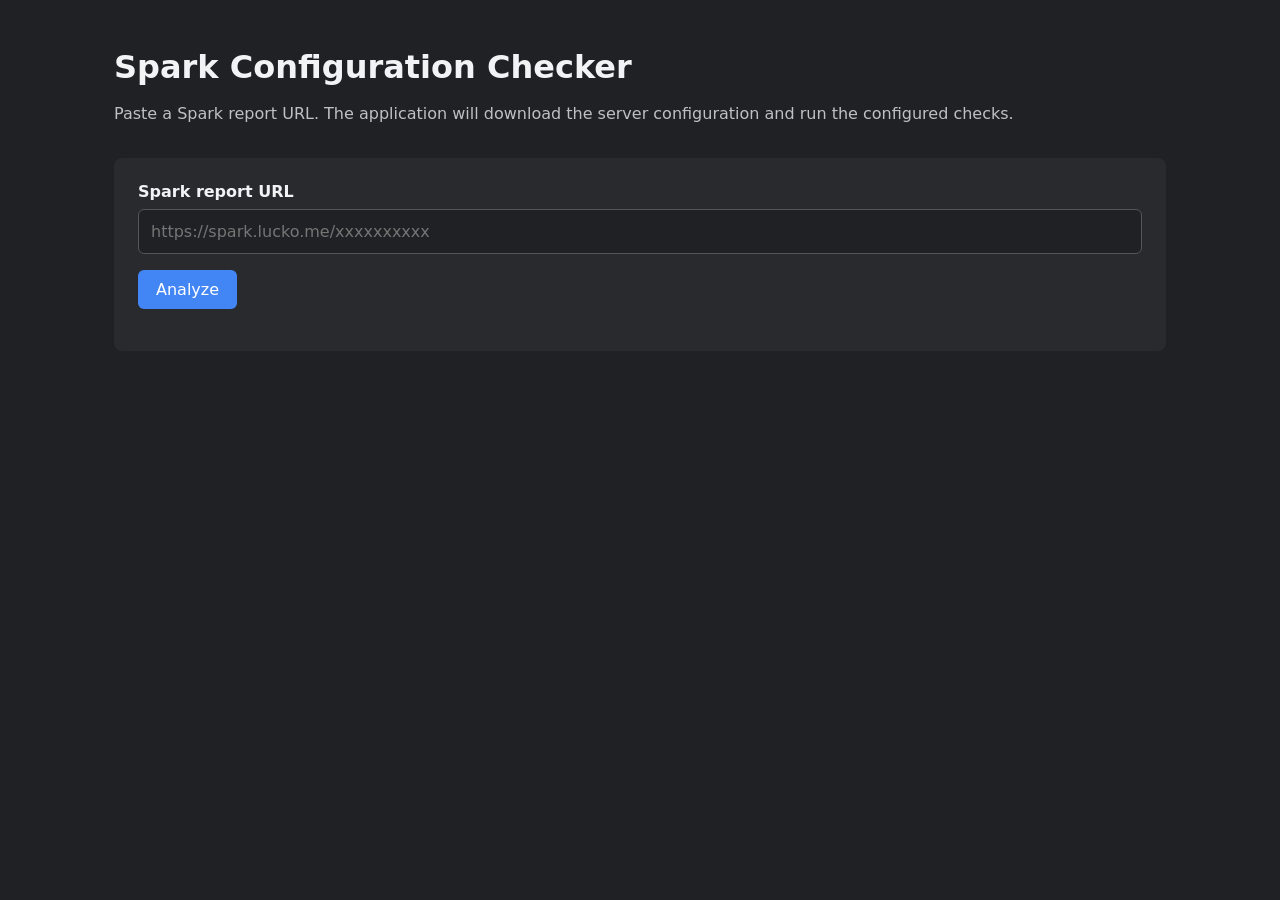
==== index.html @ 7e2a75a7 "Create index.html" ====
<!DOCTYPE html>
<html lang="en">
<head>
    <meta charset="UTF-8">
    <meta
        http-equiv="Content-Security-Policy"
        content="
            default-src 'self';
            connect-src 'self' https://spark.lucko.me;
            script-src 'self';
            style-src 'self' 'unsafe-inline';
            img-src 'self' data:;
            object-src 'none';
            base-uri 'self';
            form-action 'self';
        "
    >
    <meta name="viewport" content="width=device-width, initial-scale=1">

    <title>Spark Configuration Checker</title>

    <style>
        * {
            box-sizing: border-box;
        }

        body {
            margin: 0;
            font-family: system-ui, sans-serif;
            background: #202124;
            color: #f1f3f4;
        }

        main {
            max-width: 1100px;
            margin: 48px auto;
            padding: 0 24px;
        }

        h1 {
            margin: 0 0 8px;
            font-size: 2rem;
        }

        p {
            color: #bdc1c6;
            line-height: 1.5;
        }

        .card {
            margin-top: 32px;
            background: #292a2d;
            border-radius: 8px;
            padding: 24px;
        }

        label {
            display: block;
            margin-bottom: 8px;
            font-weight: 600;
        }

        input {
            width: 100%;
            padding: 12px;
            border-radius: 6px;
            border: 1px solid #555;
            background: #202124;
            color: white;
            font: inherit;
        }

        button {
            margin-top: 16px;
            padding: 10px 18px;
            border: none;
            border-radius: 6px;
            background: #4285f4;
            color: white;
            cursor: pointer;
            font: inherit;
        }

        button:hover {
            background: #5a95f5;
        }

        #status {
            margin-top: 18px;
            color: #bdc1c6;
        }

        #results {
            margin-top: 32px;
        }
    </style>
</head>

<body>

<main>

    <h1>Spark Configuration Checker</h1>

    <p>
        Paste a Spark report URL. The application will download the server
        configuration and run the configured checks.
    </p>

    <div class="card">

        <label for="spark-url">
            Spark report URL
        </label>

        <input
            id="spark-url"
            type="url"
            placeholder="https://spark.lucko.me/xxxxxxxxxx"
            spellcheck="false"
            autocomplete="off"
        >

        <button id="analyze">
            Analyze
        </button>

        <div id="status"></div>

    </div>

    <div id="results"></div>

</main>

<script src="app.js"></script>

</body>
</html>
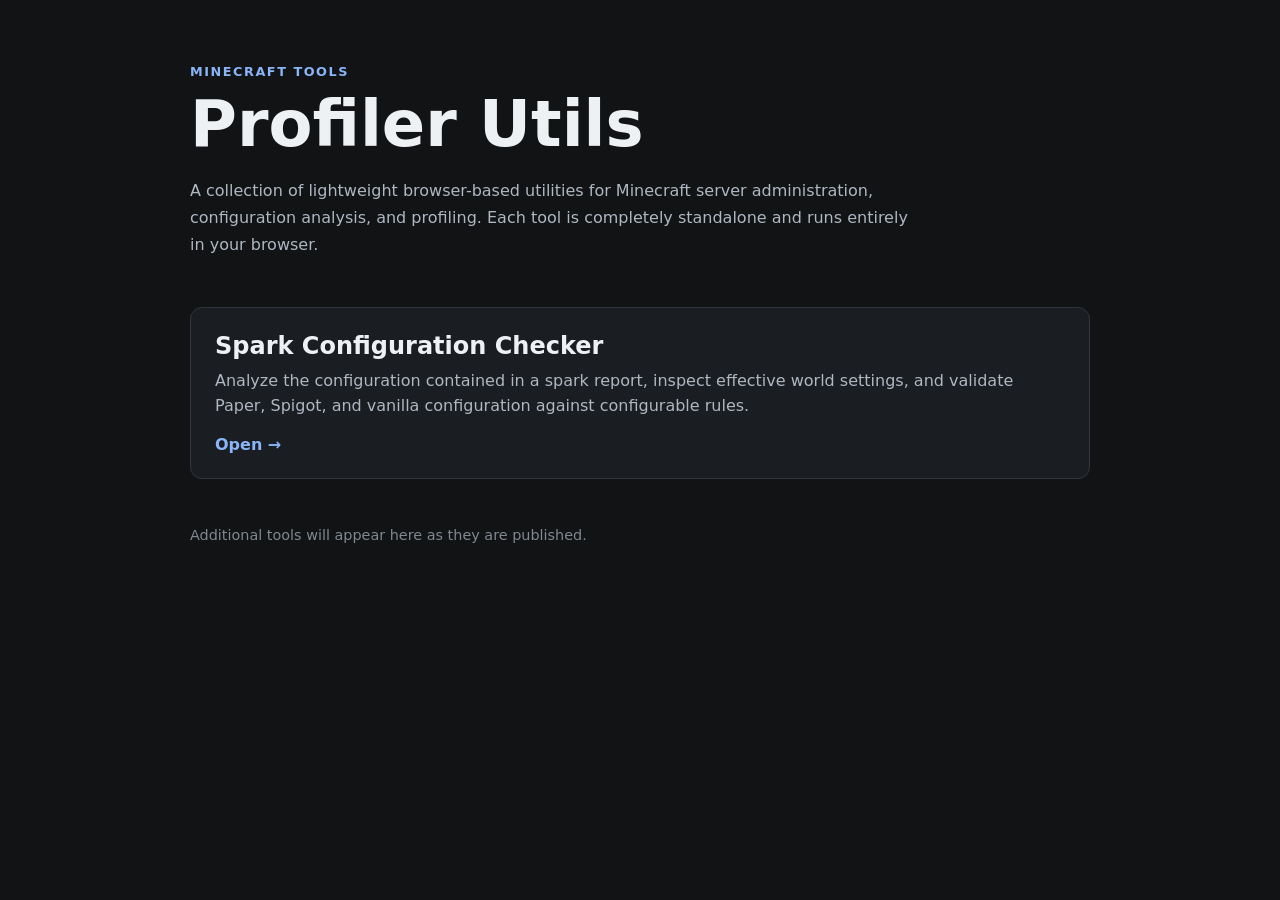
==== commit b053e269: "First serious release" ====
--- a/index.html
+++ b/index.html
@@ -1,139 +1,144 @@
-<!DOCTYPE html>
+<!doctype html>
+
 <html lang="en">
 <head>
-    <meta charset="UTF-8">
-    <meta
-        http-equiv="Content-Security-Policy"
-        content="
-            default-src 'self';
-            connect-src 'self' https://spark.lucko.me;
-            script-src 'self';
-            style-src 'self' 'unsafe-inline';
-            img-src 'self' data:;
-            object-src 'none';
-            base-uri 'self';
-            form-action 'self';
-        "
-    >
+    <meta charset="utf-8">
     <meta name="viewport" content="width=device-width, initial-scale=1">
 
-    <title>Spark Configuration Checker</title>
 
-    <style>
-        * {
-            box-sizing: border-box;
-        }
+<title>Profiler Utils</title>
 
-        body {
-            margin: 0;
-            font-family: system-ui, sans-serif;
-            background: #202124;
-            color: #f1f3f4;
-        }
+<meta
+    name="description"
+    content="A collection of browser-based Minecraft server utilities."
+>
 
-        main {
-            max-width: 1100px;
-            margin: 48px auto;
-            padding: 0 24px;
-        }
+<style>
+    :root {
+        color-scheme: dark;
+        font-family: Inter, system-ui, sans-serif;
+        background: #111315;
+        color: #eef1f4;
+    }
 
-        h1 {
-            margin: 0 0 8px;
-            font-size: 2rem;
-        }
+    * {
+        box-sizing: border-box;
+    }
 
-        p {
-            color: #bdc1c6;
-            line-height: 1.5;
-        }
+    body {
+        margin: 0;
+        background: #111315;
+    }
 
-        .card {
-            margin-top: 32px;
-            background: #292a2d;
-            border-radius: 8px;
-            padding: 24px;
-        }
+    main {
+        width: min(900px, calc(100% - 32px));
+        margin: 0 auto;
+        padding: 64px 0;
+    }
 
-        label {
-            display: block;
-            margin-bottom: 8px;
-            font-weight: 600;
-        }
+    .eyebrow {
+        color: #8ab4f8;
+        text-transform: uppercase;
+        letter-spacing: .12em;
+        font-size: .8rem;
+        font-weight: 700;
+        margin: 0 0 .5rem;
+    }
 
-        input {
-            width: 100%;
-            padding: 12px;
-            border-radius: 6px;
-            border: 1px solid #555;
-            background: #202124;
-            color: white;
-            font: inherit;
-        }
+    h1 {
+        margin: 0;
+        font-size: clamp(2.5rem, 6vw, 4rem);
+    }
 
-        button {
-            margin-top: 16px;
-            padding: 10px 18px;
-            border: none;
-            border-radius: 6px;
-            background: #4285f4;
-            color: white;
-            cursor: pointer;
-            font: inherit;
-        }
+    .subtitle {
+        margin: 1rem 0 3rem;
+        color: #aeb7c2;
+        line-height: 1.7;
+        max-width: 720px;
+    }
 
-        button:hover {
-            background: #5a95f5;
-        }
+    .projects {
+        display: grid;
+        gap: 20px;
+    }
 
-        #status {
-            margin-top: 18px;
-            color: #bdc1c6;
-        }
+    .card {
+        display: block;
+        text-decoration: none;
+        color: inherit;
 
-        #results {
-            margin-top: 32px;
-        }
-    </style>
+        padding: 24px;
+        border: 1px solid #2f363d;
+        border-radius: 12px;
+        background: #1a1d21;
+
+        transition: border-color .15s ease, transform .15s ease;
+    }
+
+    .card:hover {
+        border-color: #6c9fe8;
+        transform: translateY(-2px);
+    }
+
+    .card h2 {
+        margin: 0 0 .5rem;
+    }
+
+    .card p {
+        margin: 0;
+        color: #aeb7c2;
+        line-height: 1.6;
+    }
+
+    .status {
+        margin-top: 1rem;
+        color: #8ab4f8;
+        font-weight: 600;
+    }
+
+    footer {
+        margin-top: 48px;
+        color: #808892;
+        font-size: .9rem;
+    }
+</style>
+
 </head>
-
 <body>
 
 <main>
 
-    <h1>Spark Configuration Checker</h1>
+<p class="eyebrow">Minecraft Tools</p>
 
-    <p>
-        Paste a Spark report URL. The application will download the server
-        configuration and run the configured checks.
-    </p>
+<h1>Profiler Utils</h1>
 
-    <div class="card">
+<p class="subtitle">
+    A collection of lightweight browser-based utilities for Minecraft
+    server administration, configuration analysis, and profiling.
+    Each tool is completely standalone and runs entirely in your browser.
+</p>
 
-        <label for="spark-url">
-            Spark report URL
-        </label>
+<section class="projects">
 
-        <input
-            id="spark-url"
-            type="url"
-            placeholder="https://spark.lucko.me/xxxxxxxxxx"
-            spellcheck="false"
-            autocomplete="off"
-        >
+    <a class="card" href="./spark-config-check/">
+        <h2>Spark Configuration Checker</h2>
 
-        <button id="analyze">
-            Analyze
-        </button>
+        <p>
+            Analyze the configuration contained in a spark report,
+            inspect effective world settings, and validate Paper,
+            Spigot, and vanilla configuration against configurable rules.
+        </p>
 
-        <div id="status"></div>
+        <div class="status">Open →</div>
+    </a>
 
-    </div>
+</section>
 
-    <div id="results"></div>
+<footer>
+    Additional tools will appear here as they are published.
+</footer>
 
 </main>
 
-<script src="app.js"></script>
-
 </body>
 </html>
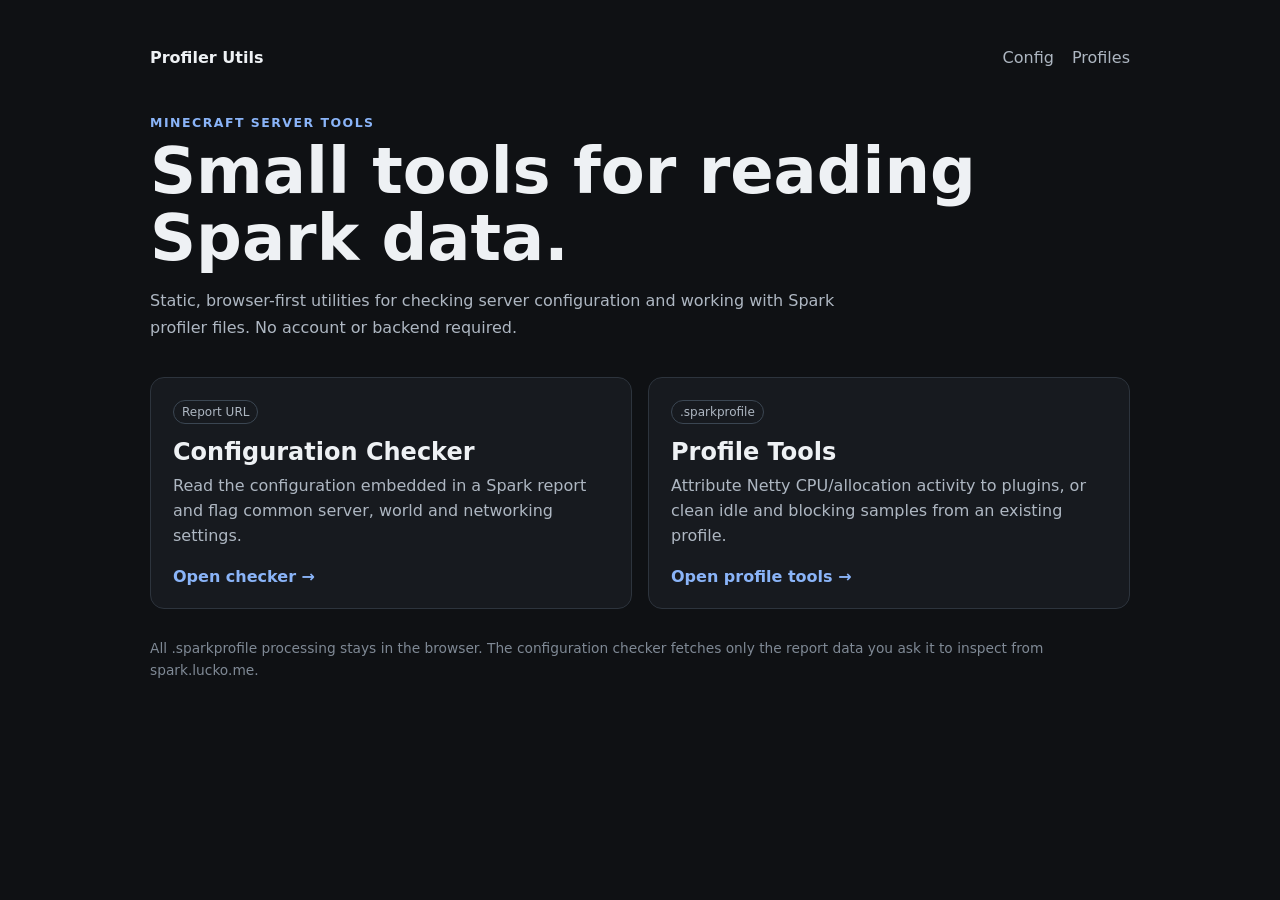
==== commit 2aa0ce12: "feat: redesign profiler utilities and Spark analysis tools - redesign the site structure and navigat" ====
--- a/index.html
+++ b/index.html
@@ -1,144 +1 @@
-<!doctype html>
-
-<html lang="en">
-<head>
-    <meta charset="utf-8">
-    <meta name="viewport" content="width=device-width, initial-scale=1">
-
-
-<title>Profiler Utils</title>
-
-<meta
-    name="description"
-    content="A collection of browser-based Minecraft server utilities."
->
-
-<style>
-    :root {
-        color-scheme: dark;
-        font-family: Inter, system-ui, sans-serif;
-        background: #111315;
-        color: #eef1f4;
-    }
-
-    * {
-        box-sizing: border-box;
-    }
-
-    body {
-        margin: 0;
-        background: #111315;
-    }
-
-    main {
-        width: min(900px, calc(100% - 32px));
-        margin: 0 auto;
-        padding: 64px 0;
-    }
-
-    .eyebrow {
-        color: #8ab4f8;
-        text-transform: uppercase;
-        letter-spacing: .12em;
-        font-size: .8rem;
-        font-weight: 700;
-        margin: 0 0 .5rem;
-    }
-
-    h1 {
-        margin: 0;
-        font-size: clamp(2.5rem, 6vw, 4rem);
-    }
-
-    .subtitle {
-        margin: 1rem 0 3rem;
-        color: #aeb7c2;
-        line-height: 1.7;
-        max-width: 720px;
-    }
-
-    .projects {
-        display: grid;
-        gap: 20px;
-    }
-
-    .card {
-        display: block;
-        text-decoration: none;
-        color: inherit;
-
-        padding: 24px;
-        border: 1px solid #2f363d;
-        border-radius: 12px;
-        background: #1a1d21;
-
-        transition: border-color .15s ease, transform .15s ease;
-    }
-
-    .card:hover {
-        border-color: #6c9fe8;
-        transform: translateY(-2px);
-    }
-
-    .card h2 {
-        margin: 0 0 .5rem;
-    }
-
-    .card p {
-        margin: 0;
-        color: #aeb7c2;
-        line-height: 1.6;
-    }
-
-    .status {
-        margin-top: 1rem;
-        color: #8ab4f8;
-        font-weight: 600;
-    }
-
-    footer {
-        margin-top: 48px;
-        color: #808892;
-        font-size: .9rem;
-    }
-</style>
-
-</head>
-<body>
-
-<main>
-
-<p class="eyebrow">Minecraft Tools</p>
-
-<h1>Profiler Utils</h1>
-
-<p class="subtitle">
-    A collection of lightweight browser-based utilities for Minecraft
-    server administration, configuration analysis, and profiling.
-    Each tool is completely standalone and runs entirely in your browser.
-</p>
-
-<section class="projects">
-
-    <a class="card" href="./spark-config-check/">
-        <h2>Spark Configuration Checker</h2>
-
-        <p>
-            Analyze the configuration contained in a spark report,
-            inspect effective world settings, and validate Paper,
-            Spigot, and vanilla configuration against configurable rules.
-        </p>
-
-        <div class="status">Open →</div>
-    </a>
-
-</section>
-
-<footer>
-    Additional tools will appear here as they are published.
-</footer>
-
-</main>
-
-</body>
-</html>
+<!doctype html><html lang="en"><head><meta charset="utf-8"><meta name="viewport" content="width=device-width,initial-scale=1"><meta name="description" content="Browser-based utilities for Minecraft server profiling and configuration analysis."><title>Profiler Utils</title><link rel="stylesheet" href="./styles.css"></head><body><main class="shell"><nav class="topnav"><a class="brand" href="./">Profiler Utils</a><div class="navlinks"><a href="./spark-config-check/">Config</a><a href="./spark-profile-tools/">Profiles</a></div></nav><p class="eyebrow">Minecraft server tools</p><h1>Small tools for reading Spark data.</h1><p class="lead">Static, browser-first utilities for checking server configuration and working with Spark profiler files. No account or backend required.</p><section class="grid"><a class="card" href="./spark-config-check/"><span class="tag">Report URL</span><h2>Configuration Checker</h2><p>Read the configuration embedded in a Spark report and flag common server, world and networking settings.</p><span class="go">Open checker →</span></a><a class="card" href="./spark-profile-tools/"><span class="tag">.sparkprofile</span><h2>Profile Tools</h2><p>Attribute Netty CPU/allocation activity to plugins, or clean idle and blocking samples from an existing profile.</p><span class="go">Open profile tools →</span></a></section><p class="note">All .sparkprofile processing stays in the browser. The configuration checker fetches only the report data you ask it to inspect from spark.lucko.me.</p></main></body></html>
--- a/styles.css
+++ b/styles.css
@@ -0,0 +1 @@
+:root{color-scheme:dark;font-family:Inter,ui-sans-serif,system-ui,-apple-system,BlinkMacSystemFont,"Segoe UI",sans-serif;background:#0f1114;color:#eef1f4;--panel:#171a1f;--line:#2d343d;--muted:#aeb7c2;--accent:#8ab4f8;--good:#81c995;--warn:#fdd663;--bad:#f28b82}*{box-sizing:border-box}body{margin:0;min-width:320px;background:#0f1114;color:#eef1f4}a{color:inherit}.shell{width:min(980px,calc(100% - 32px));margin:auto;padding:48px 0 64px}.topnav{display:flex;justify-content:space-between;align-items:center;margin-bottom:48px}.brand{font-weight:800;text-decoration:none}.navlinks{display:flex;gap:18px}.navlinks a{color:var(--muted);text-decoration:none}.navlinks a:hover{color:#fff}.eyebrow{margin:0 0 8px;color:var(--accent);font-size:.78rem;font-weight:800;letter-spacing:.12em;text-transform:uppercase}h1{font-size:clamp(2.3rem,6vw,4rem);line-height:1.05;margin:0 0 16px}h2{margin:0 0 8px}.lead{color:var(--muted);line-height:1.65;max-width:720px;margin:0 0 36px}.grid{display:grid;grid-template-columns:repeat(auto-fit,minmax(260px,1fr));gap:16px}.card{display:block;padding:22px;border:1px solid var(--line);border-radius:14px;background:var(--panel);text-decoration:none}.card:hover{border-color:#5d86bd}.card p{color:var(--muted);line-height:1.55;margin:0}.card .go{display:block;margin-top:18px;color:var(--accent);font-weight:700}.tag{display:inline-block;margin-bottom:14px;padding:4px 8px;border:1px solid #3b4652;border-radius:999px;color:var(--muted);font-size:.75rem}.note{margin-top:28px;color:#7f8995;font-size:.86rem;line-height:1.6}@media(max-width:640px){.shell{width:min(100% - 20px,980px);padding-top:24px}.topnav{align-items:flex-start;gap:16px}.navlinks{gap:12px;font-size:.9rem}}
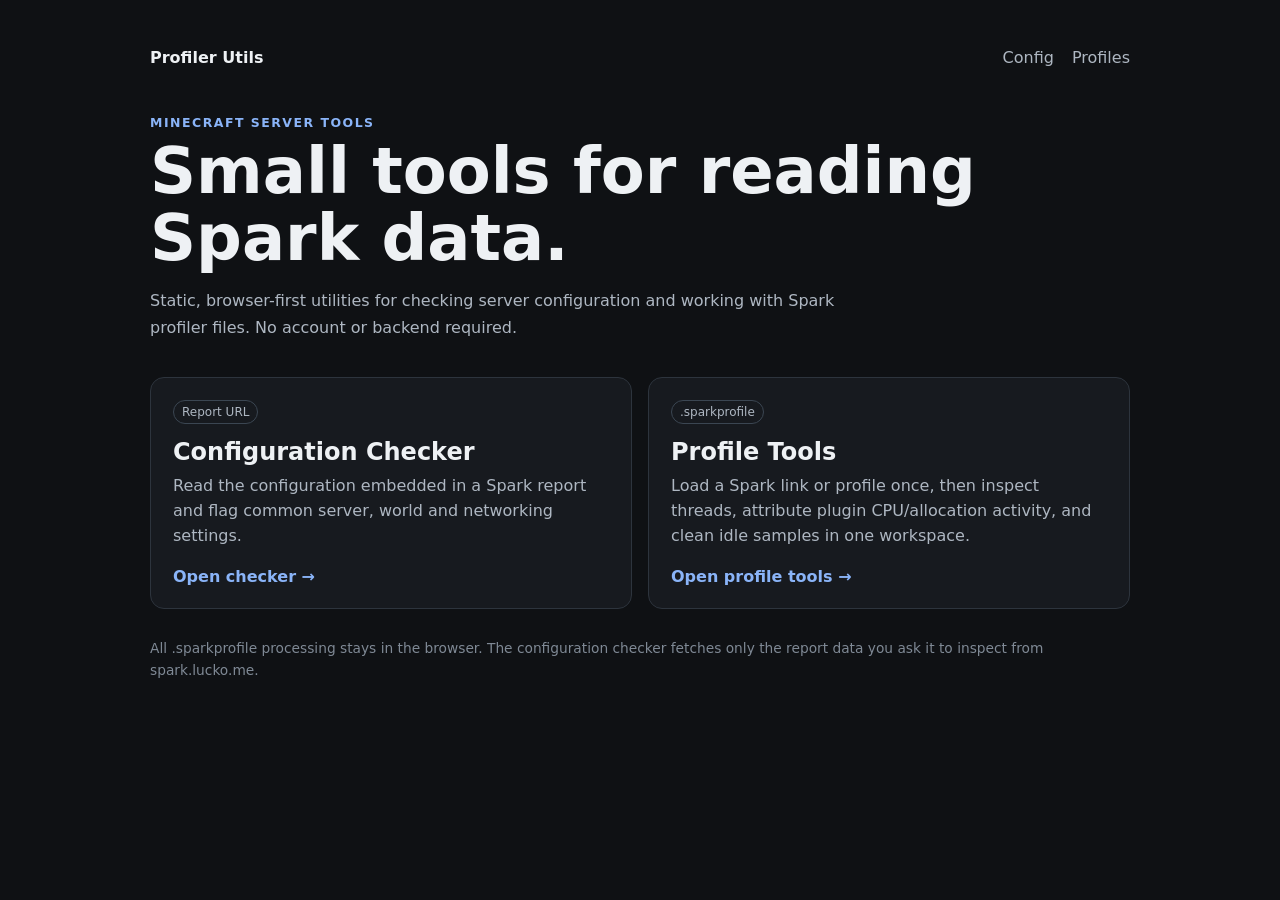
==== commit 940099eb: "feat: unify Spark profile tools and improve profile caching Consolidate Spark profile analysis into " ====
--- a/index.html
+++ b/index.html
@@ -1 +1 @@
-<!doctype html><html lang="en"><head><meta charset="utf-8"><meta name="viewport" content="width=device-width,initial-scale=1"><meta name="description" content="Browser-based utilities for Minecraft server profiling and configuration analysis."><title>Profiler Utils</title><link rel="stylesheet" href="./styles.css"></head><body><main class="shell"><nav class="topnav"><a class="brand" href="./">Profiler Utils</a><div class="navlinks"><a href="./spark-config-check/">Config</a><a href="./spark-profile-tools/">Profiles</a></div></nav><p class="eyebrow">Minecraft server tools</p><h1>Small tools for reading Spark data.</h1><p class="lead">Static, browser-first utilities for checking server configuration and working with Spark profiler files. No account or backend required.</p><section class="grid"><a class="card" href="./spark-config-check/"><span class="tag">Report URL</span><h2>Configuration Checker</h2><p>Read the configuration embedded in a Spark report and flag common server, world and networking settings.</p><span class="go">Open checker →</span></a><a class="card" href="./spark-profile-tools/"><span class="tag">.sparkprofile</span><h2>Profile Tools</h2><p>Attribute Netty CPU/allocation activity to plugins, or clean idle and blocking samples from an existing profile.</p><span class="go">Open profile tools →</span></a></section><p class="note">All .sparkprofile processing stays in the browser. The configuration checker fetches only the report data you ask it to inspect from spark.lucko.me.</p></main></body></html>
+<!doctype html><html lang="en"><head><meta charset="utf-8"><meta name="viewport" content="width=device-width,initial-scale=1"><meta name="description" content="Browser-based utilities for Minecraft server profiling and configuration analysis."><title>Profiler Utils</title><link rel="stylesheet" href="./styles.css"></head><body><main class="shell"><nav class="topnav"><a class="brand" href="./">Profiler Utils</a><div class="navlinks"><a href="./spark-config-check/">Config</a><a href="./spark-profile-tools/">Profiles</a></div></nav><p class="eyebrow">Minecraft server tools</p><h1>Small tools for reading Spark data.</h1><p class="lead">Static, browser-first utilities for checking server configuration and working with Spark profiler files. No account or backend required.</p><section class="grid"><a class="card" href="./spark-config-check/"><span class="tag">Report URL</span><h2>Configuration Checker</h2><p>Read the configuration embedded in a Spark report and flag common server, world and networking settings.</p><span class="go">Open checker →</span></a><a class="card" href="./spark-profile-tools/"><span class="tag">.sparkprofile</span><h2>Profile Tools</h2><p>Load a Spark link or profile once, then inspect threads, attribute plugin CPU/allocation activity, and clean idle samples in one workspace.</p><span class="go">Open profile tools →</span></a></section><p class="note">All .sparkprofile processing stays in the browser. The configuration checker fetches only the report data you ask it to inspect from spark.lucko.me.</p></main></body></html>
